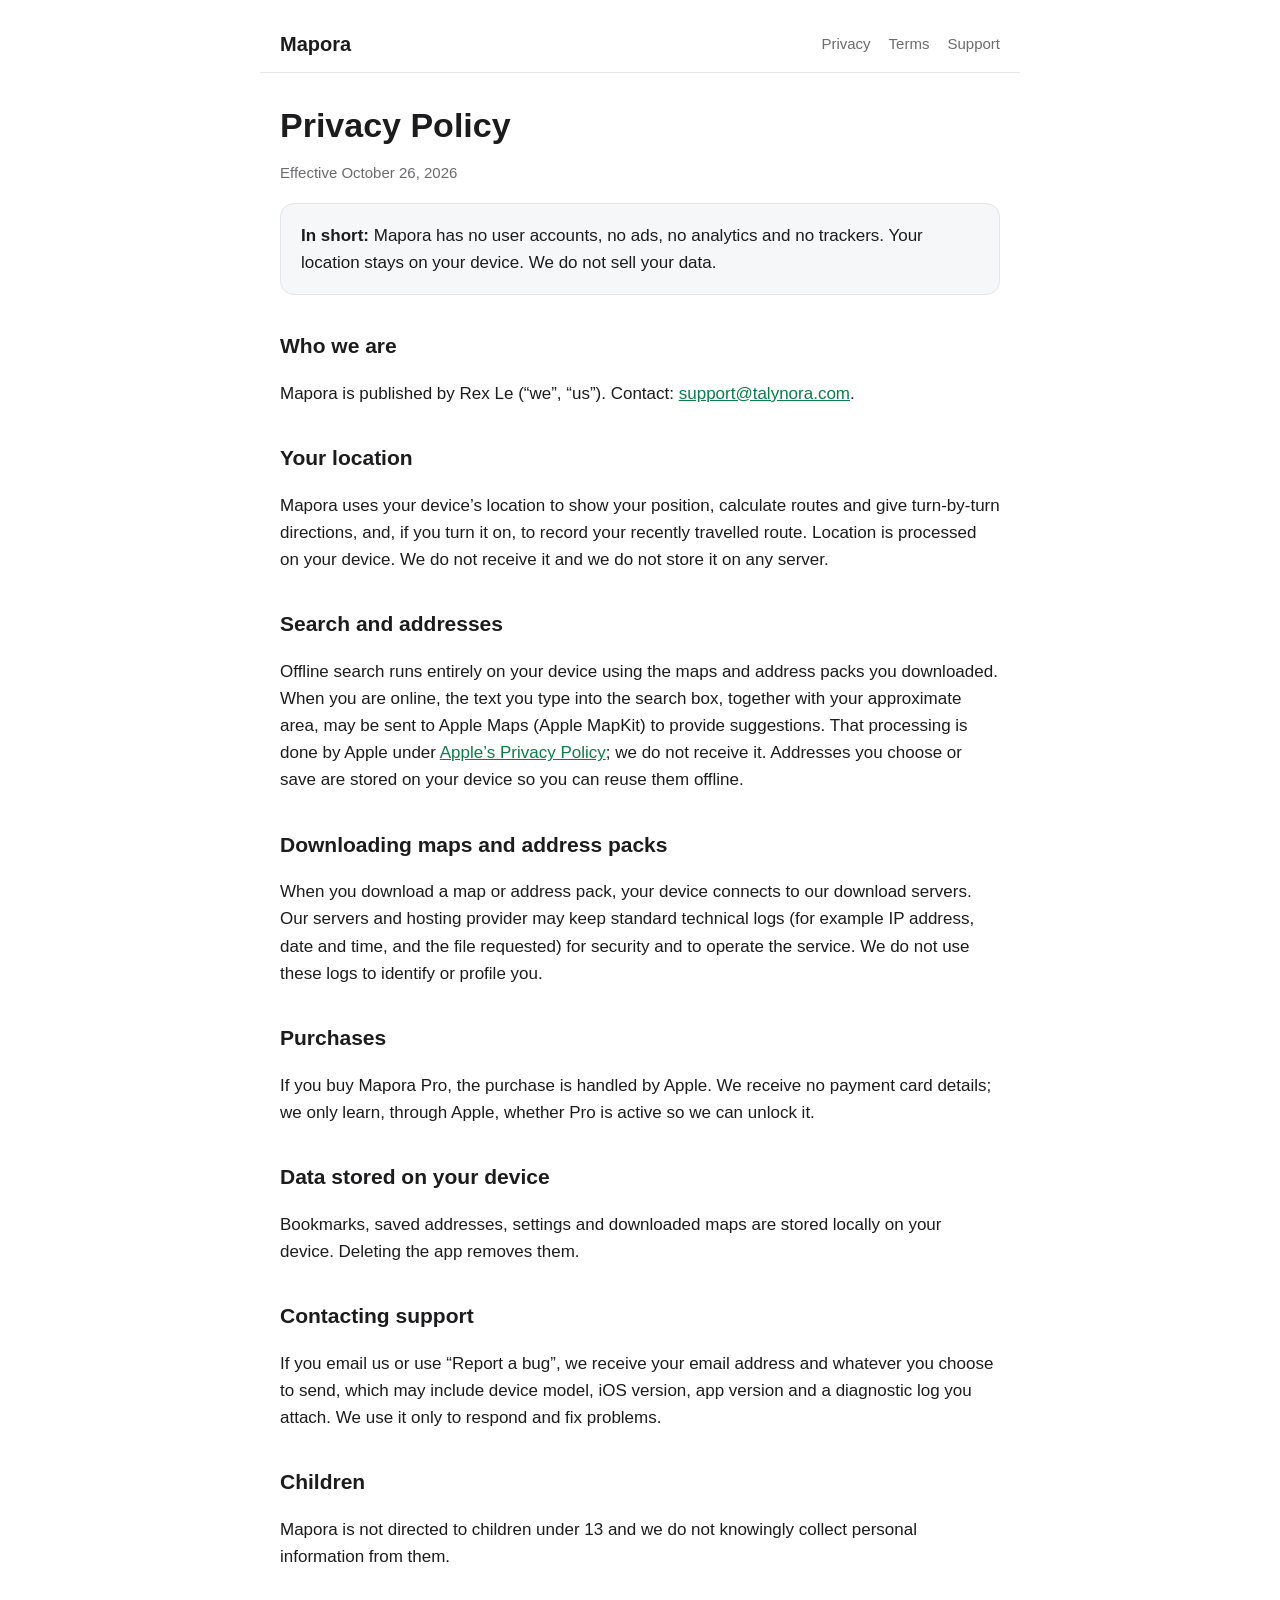
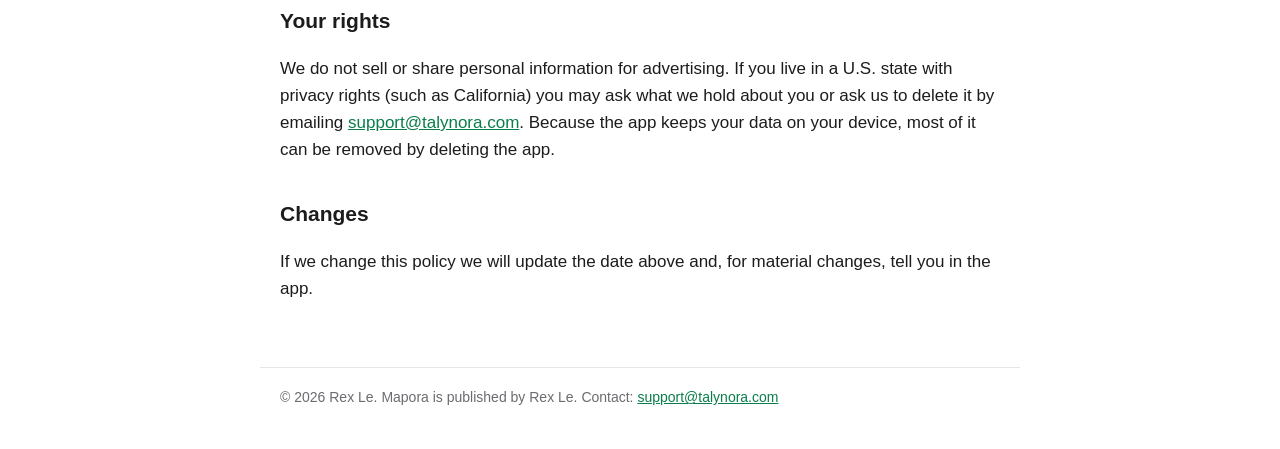
==== privacy.html @ 35d15a8b "Add files via upload" ====
<!doctype html><html lang="en"><head><meta charset="utf-8"><meta name="viewport" content="width=device-width,initial-scale=1"><title>Mapora – Privacy Policy</title><meta name="description" content="How Mapora handles your data."><link rel="stylesheet" href="/style.css"></head><body><header><a class="brand" href="/">Mapora</a><nav><a href="/privacy">Privacy</a><a href="/terms">Terms</a><a href="/support">Support</a></nav></header><main>
<h1>Privacy Policy</h1>
<p class="muted">Effective October 26, 2026</p>
<div class="card"><strong>In short:</strong> Mapora has no user accounts, no ads, no analytics and no trackers. Your location stays on your device. We do not sell your data.</div>
<h2>Who we are</h2>
<p>Mapora is published by Rex Le (&ldquo;we&rdquo;, &ldquo;us&rdquo;). Contact: <a href="mailto:support@talynora.com">support@talynora.com</a>.</p>
<h2>Your location</h2>
<p>Mapora uses your device&rsquo;s location to show your position, calculate routes and give turn-by-turn directions, and, if you turn it on, to record your recently travelled route. Location is processed on your device. We do not receive it and we do not store it on any server.</p>
<h2>Search and addresses</h2>
<p>Offline search runs entirely on your device using the maps and address packs you downloaded. When you are online, the text you type into the search box, together with your approximate area, may be sent to Apple Maps (Apple MapKit) to provide suggestions. That processing is done by Apple under <a href="https://www.apple.com/legal/privacy/">Apple&rsquo;s Privacy Policy</a>; we do not receive it. Addresses you choose or save are stored on your device so you can reuse them offline.</p>
<h2>Downloading maps and address packs</h2>
<p>When you download a map or address pack, your device connects to our download servers. Our servers and hosting provider may keep standard technical logs (for example IP address, date and time, and the file requested) for security and to operate the service. We do not use these logs to identify or profile you.</p>
<h2>Purchases</h2>
<p>If you buy Mapora Pro, the purchase is handled by Apple. We receive no payment card details; we only learn, through Apple, whether Pro is active so we can unlock it.</p>
<h2>Data stored on your device</h2>
<p>Bookmarks, saved addresses, settings and downloaded maps are stored locally on your device. Deleting the app removes them.</p>
<h2>Contacting support</h2>
<p>If you email us or use &ldquo;Report a bug&rdquo;, we receive your email address and whatever you choose to send, which may include device model, iOS version, app version and a diagnostic log you attach. We use it only to respond and fix problems.</p>
<h2>Children</h2>
<p>Mapora is not directed to children under 13 and we do not knowingly collect personal information from them.</p>
<h2>Your rights</h2>
<p>We do not sell or share personal information for advertising. If you live in a U.S. state with privacy rights (such as California) you may ask what we hold about you or ask us to delete it by emailing <a href="mailto:support@talynora.com">support@talynora.com</a>. Because the app keeps your data on your device, most of it can be removed by deleting the app.</p>
<h2>Changes</h2>
<p>If we change this policy we will update the date above and, for material changes, tell you in the app.</p>
</main><footer>&copy; 2026 Rex Le. Mapora is published by Rex Le. Contact: <a href="mailto:support@talynora.com">support@talynora.com</a></footer></body></html>
---- style.css ----
:root{--bg:#fff;--fg:#1c1c1e;--muted:#6b6b70;--accent:#0a7d4b;--line:#e5e5ea;--card:#f6f7f8}
@media (prefers-color-scheme:dark){:root{--bg:#101113;--fg:#f2f2f4;--muted:#a0a0a8;--accent:#4cc38a;--line:#2a2b2f;--card:#18191c}}
*{box-sizing:border-box}
body{margin:0;background:var(--bg);color:var(--fg);font:17px/1.6 -apple-system,BlinkMacSystemFont,"Segoe UI",Roboto,Helvetica,Arial,sans-serif}
header,main,footer{max-width:760px;margin:0 auto;padding:0 20px}
header{padding-top:28px;padding-bottom:12px;display:flex;align-items:center;justify-content:space-between;border-bottom:1px solid var(--line)}
header a.brand{font-weight:700;font-size:20px;color:var(--fg);text-decoration:none}
nav a{margin-left:18px;color:var(--muted);text-decoration:none;font-size:15px}
nav a:hover{color:var(--accent)}
main{padding-top:32px;padding-bottom:48px}
h1{font-size:34px;line-height:1.2;margin:0 0 6px}
h2{font-size:21px;margin:34px 0 8px}
p,li{color:var(--fg)}
.muted{color:var(--muted);font-size:15px}
a{color:var(--accent)}
.card{background:var(--card);border:1px solid var(--line);border-radius:14px;padding:18px 20px;margin:18px 0}
ul{padding-left:22px}
footer{padding-top:18px;padding-bottom:40px;border-top:1px solid var(--line);color:var(--muted);font-size:14px}
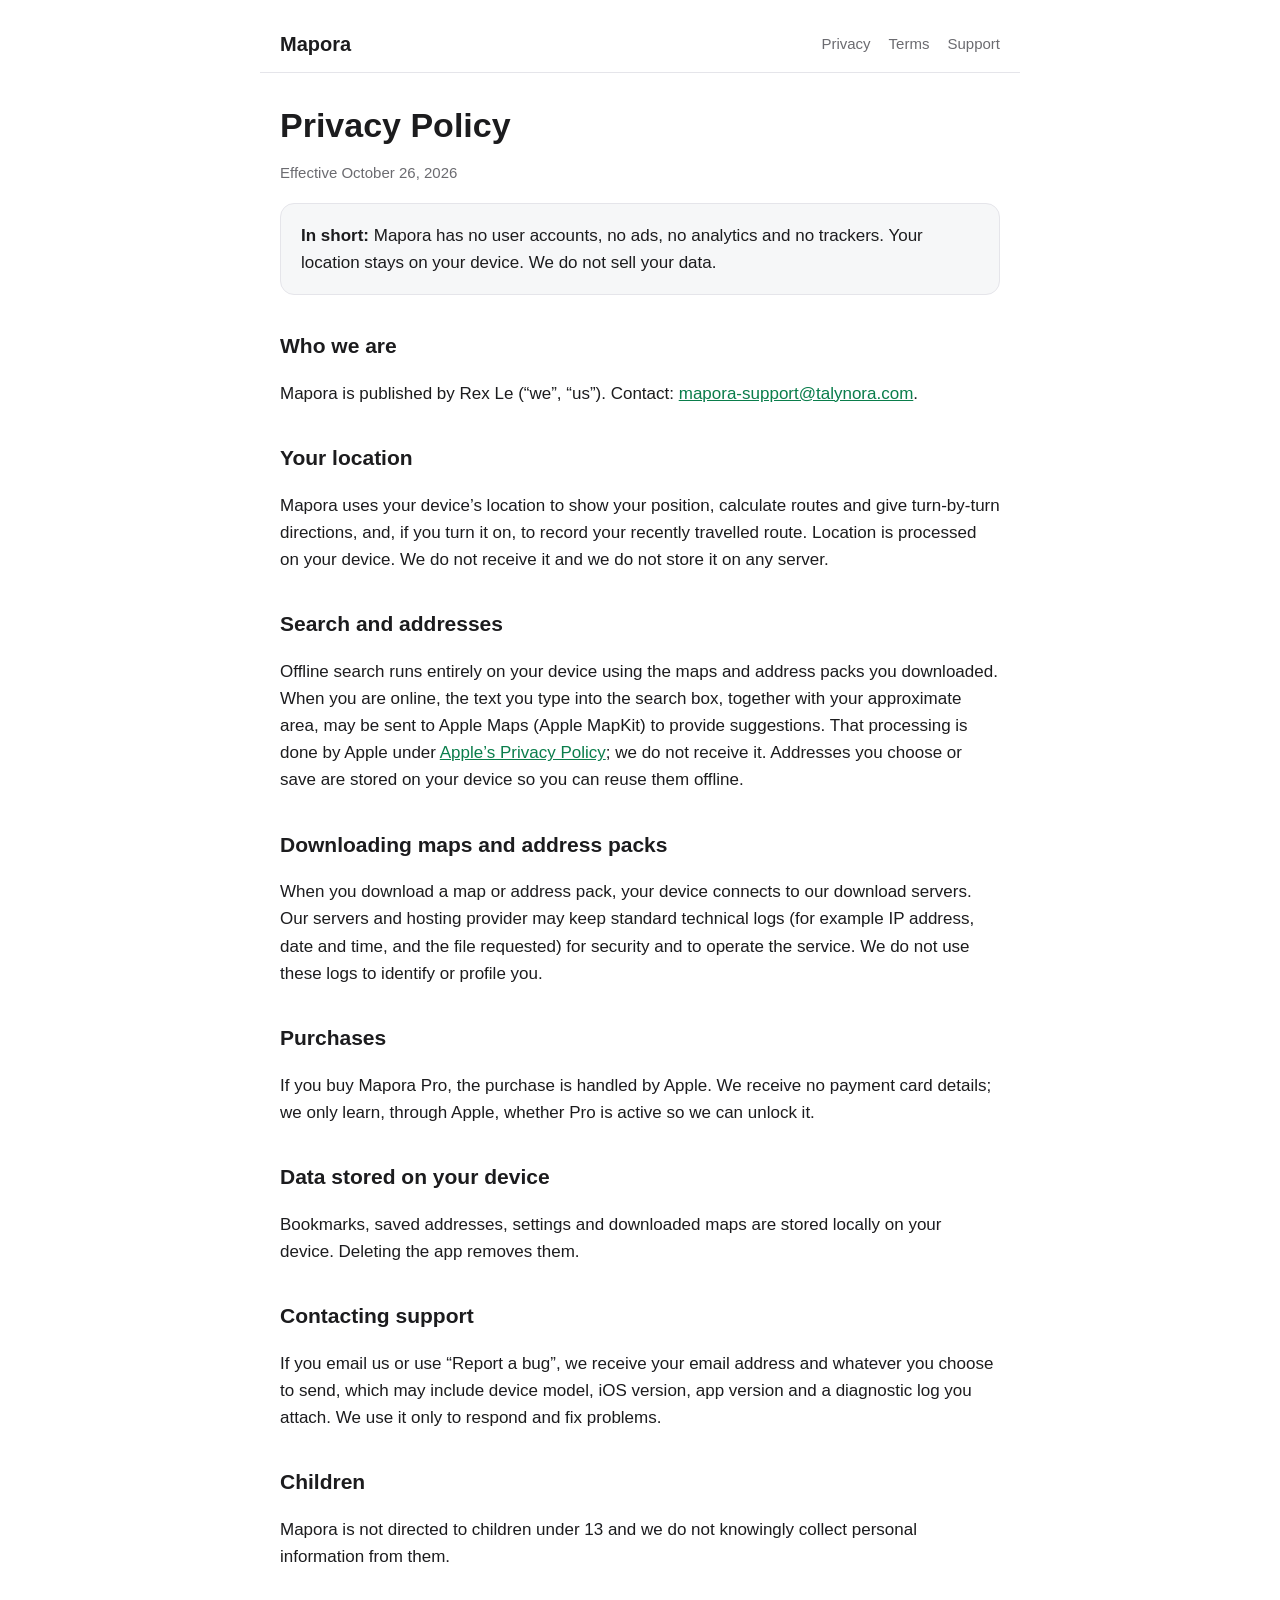
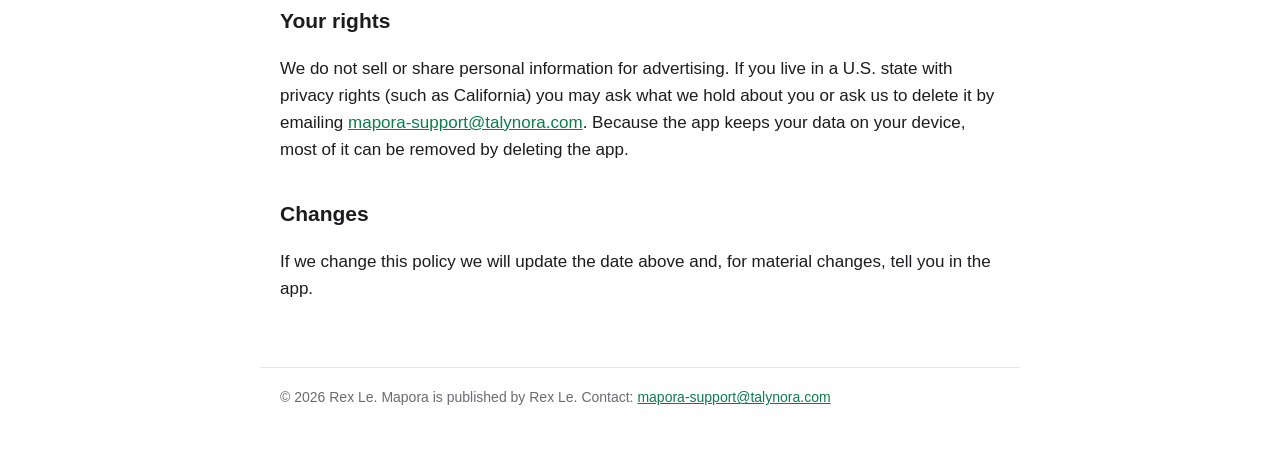
==== commit b544aab8: "Use mapora-support@talynora.com as contact address Co-Authored-By: Claude Sonnet 5.5 <noreply@anthro" ====
--- a/privacy.html
+++ b/privacy.html
@@ -3,7 +3,7 @@
 <p class="muted">Effective October 26, 2026</p>
 <div class="card"><strong>In short:</strong> Mapora has no user accounts, no ads, no analytics and no trackers. Your location stays on your device. We do not sell your data.</div>
 <h2>Who we are</h2>
-<p>Mapora is published by Rex Le (&ldquo;we&rdquo;, &ldquo;us&rdquo;). Contact: <a href="mailto:support@talynora.com">support@talynora.com</a>.</p>
+<p>Mapora is published by Rex Le (&ldquo;we&rdquo;, &ldquo;us&rdquo;). Contact: <a href="mailto:mapora-support@talynora.com">mapora-support@talynora.com</a>.</p>
 <h2>Your location</h2>
 <p>Mapora uses your device&rsquo;s location to show your position, calculate routes and give turn-by-turn directions, and, if you turn it on, to record your recently travelled route. Location is processed on your device. We do not receive it and we do not store it on any server.</p>
 <h2>Search and addresses</h2>
@@ -19,7 +19,7 @@
 <h2>Children</h2>
 <p>Mapora is not directed to children under 13 and we do not knowingly collect personal information from them.</p>
 <h2>Your rights</h2>
-<p>We do not sell or share personal information for advertising. If you live in a U.S. state with privacy rights (such as California) you may ask what we hold about you or ask us to delete it by emailing <a href="mailto:support@talynora.com">support@talynora.com</a>. Because the app keeps your data on your device, most of it can be removed by deleting the app.</p>
+<p>We do not sell or share personal information for advertising. If you live in a U.S. state with privacy rights (such as California) you may ask what we hold about you or ask us to delete it by emailing <a href="mailto:mapora-support@talynora.com">mapora-support@talynora.com</a>. Because the app keeps your data on your device, most of it can be removed by deleting the app.</p>
 <h2>Changes</h2>
 <p>If we change this policy we will update the date above and, for material changes, tell you in the app.</p>
-</main><footer>&copy; 2026 Rex Le. Mapora is published by Rex Le. Contact: <a href="mailto:support@talynora.com">support@talynora.com</a></footer></body></html>
+</main><footer>&copy; 2026 Rex Le. Mapora is published by Rex Le. Contact: <a href="mailto:mapora-support@talynora.com">mapora-support@talynora.com</a></footer></body></html>
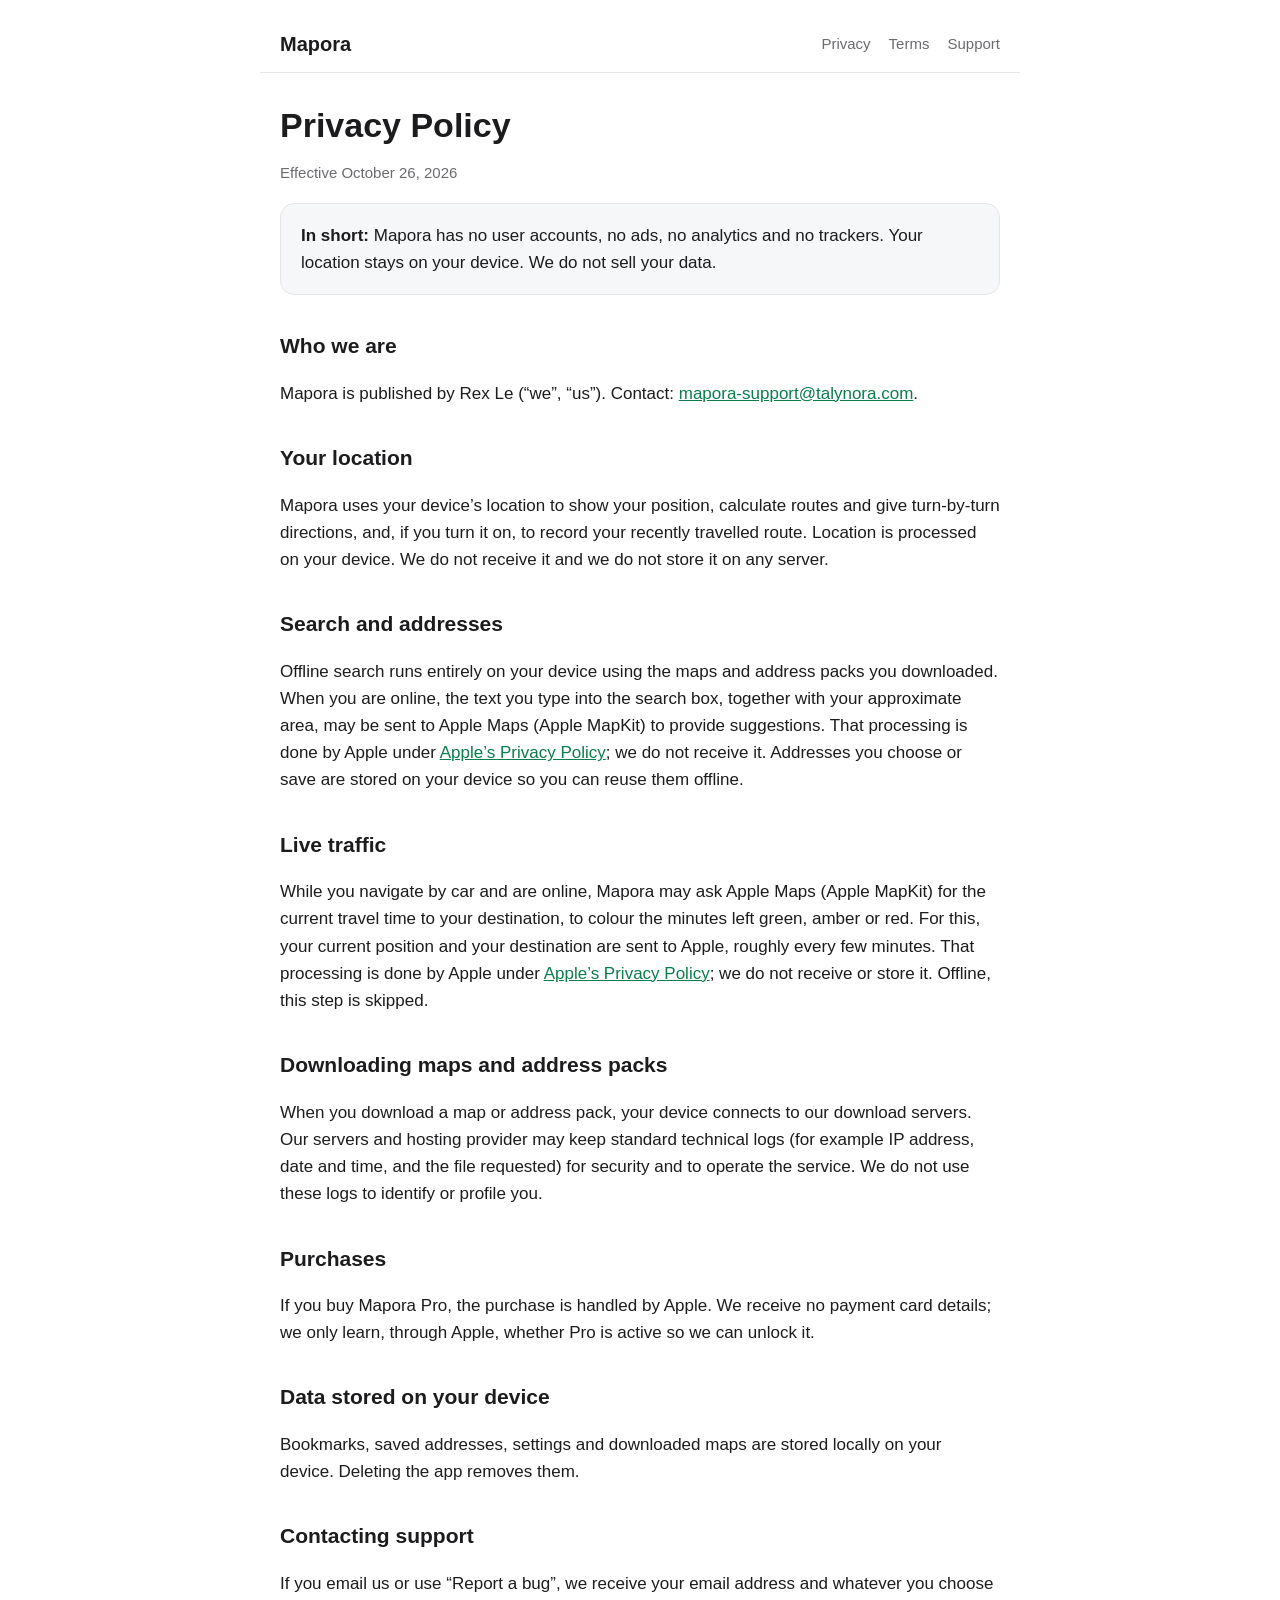
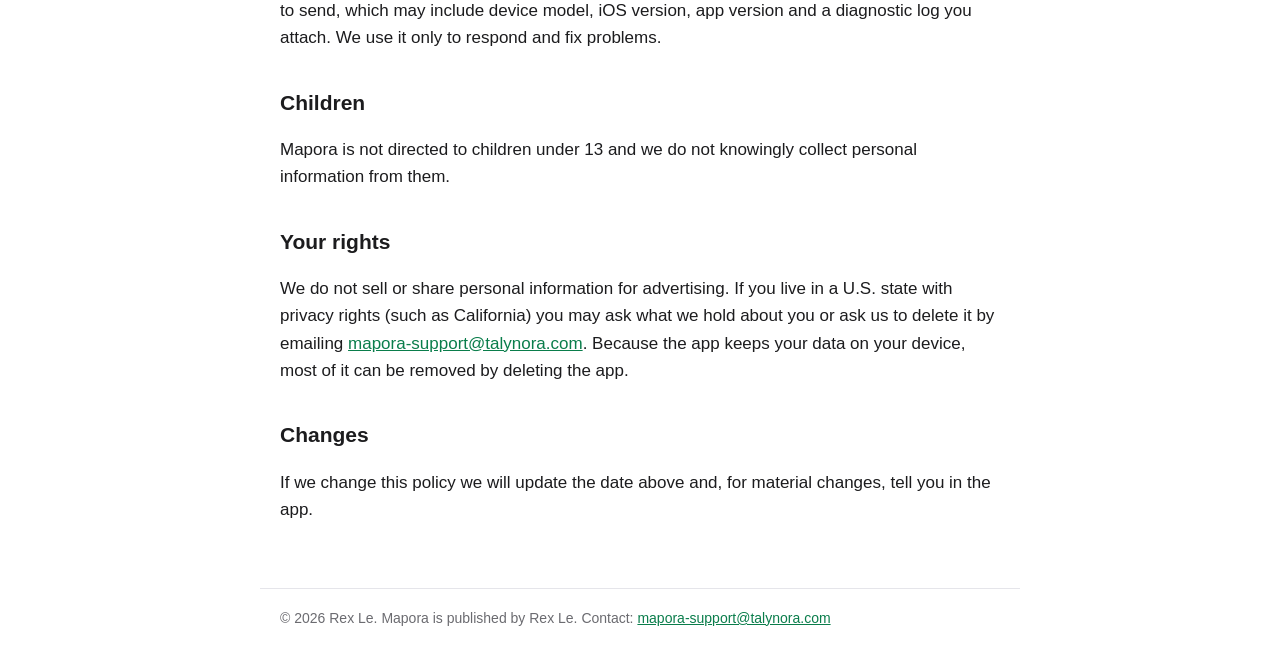
==== commit 2533a6eb: "Privacy: describe live traffic request to Apple MapKit Co-Authored-By: Claude Sonnet 5.5 <noreply@an" ====
--- a/privacy.html
+++ b/privacy.html
@@ -8,6 +8,8 @@
 <p>Mapora uses your device&rsquo;s location to show your position, calculate routes and give turn-by-turn directions, and, if you turn it on, to record your recently travelled route. Location is processed on your device. We do not receive it and we do not store it on any server.</p>
 <h2>Search and addresses</h2>
 <p>Offline search runs entirely on your device using the maps and address packs you downloaded. When you are online, the text you type into the search box, together with your approximate area, may be sent to Apple Maps (Apple MapKit) to provide suggestions. That processing is done by Apple under <a href="https://www.apple.com/legal/privacy/">Apple&rsquo;s Privacy Policy</a>; we do not receive it. Addresses you choose or save are stored on your device so you can reuse them offline.</p>
+<h2>Live traffic</h2>
+<p>While you navigate by car and are online, Mapora may ask Apple Maps (Apple MapKit) for the current travel time to your destination, to colour the minutes left green, amber or red. For this, your current position and your destination are sent to Apple, roughly every few minutes. That processing is done by Apple under <a href="https://www.apple.com/legal/privacy/">Apple&rsquo;s Privacy Policy</a>; we do not receive or store it. Offline, this step is skipped.</p>
 <h2>Downloading maps and address packs</h2>
 <p>When you download a map or address pack, your device connects to our download servers. Our servers and hosting provider may keep standard technical logs (for example IP address, date and time, and the file requested) for security and to operate the service. We do not use these logs to identify or profile you.</p>
 <h2>Purchases</h2>
